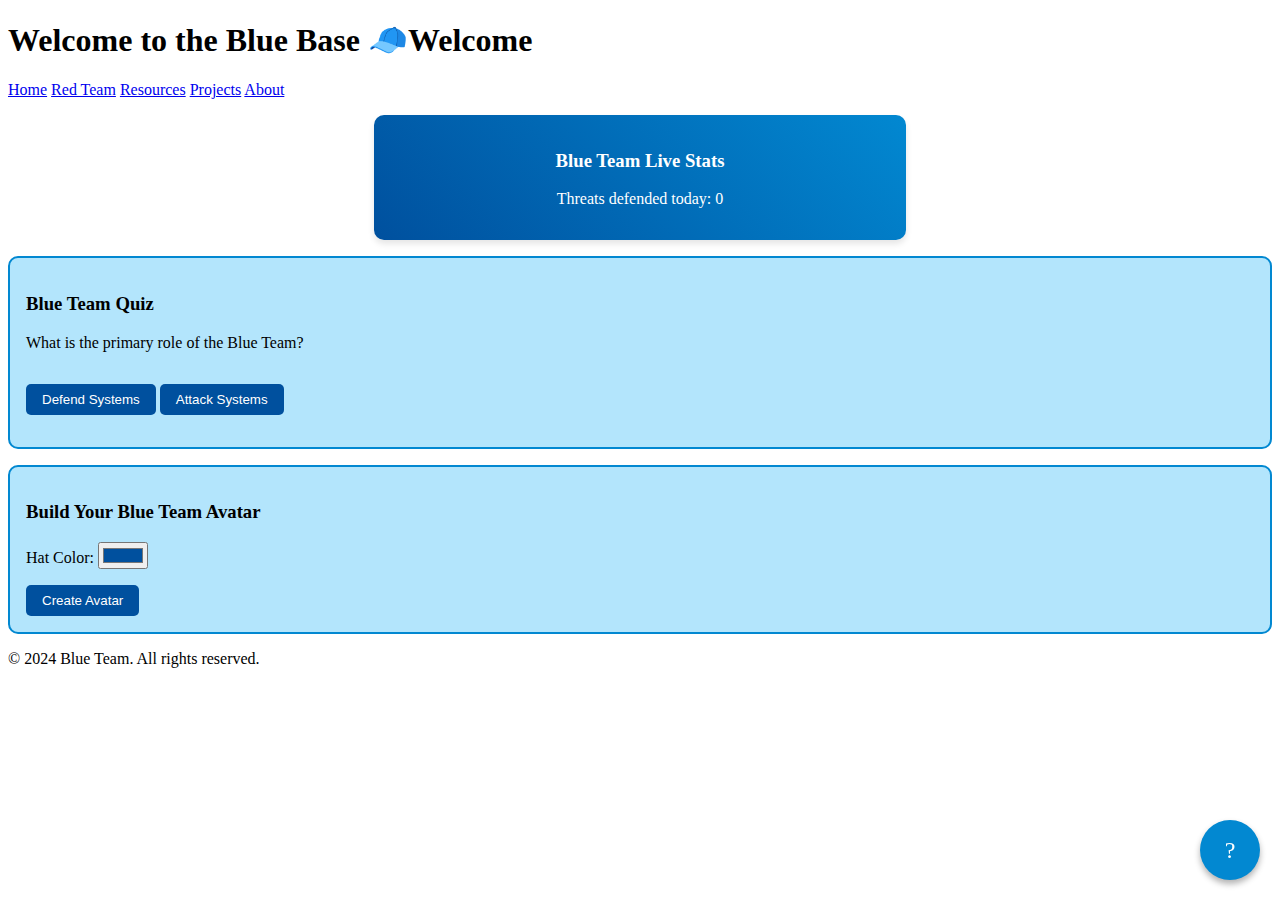
==== index.html @ 2e2a21b1 "Update index.html" ====
<!DOCTYPE html>
<html lang="en">
<head>
    <meta charset="UTF-8">
    <meta name="viewport" content="width=device-width, initial-scale=1.0">
    <title>Blue Base 🧢</title>
    <link rel="stylesheet" href="style.css">
    <style>
        /* Styles for new features */
        .quiz, .avatar-builder {
            border: 2px solid #0288d1;
            padding: 1rem;
            margin: 1rem auto;
            border-radius: 10px;
            background-color: #b3e5fc;
        }

        .quiz button, .avatar-builder button {
            margin-top: 1rem;
            padding: 0.5rem 1rem;
            background-color: #00509e;
            color: white;
            border: none;
            border-radius: 5px;
            cursor: pointer;
        }

        .quiz button:hover, .avatar-builder button:hover {
            background-color: #0288d1;
        }

        .stats {
            background: linear-gradient(45deg, #00509e, #0288d1);
            color: white;
            padding: 1rem;
            margin: 1rem auto;
            text-align: center;
            border-radius: 10px;
            max-width: 500px;
            box-shadow: 0 4px 6px rgba(0, 0, 0, 0.1);
        }

        .help-bot {
            position: fixed;
            bottom: 20px;
            right: 20px;
            width: 60px;
            height: 60px;
            background-color: #0288d1;
            border-radius: 50%;
            box-shadow: 0 4px 6px rgba(0, 0, 0, 0.3);
            display: flex;
            justify-content: center;
            align-items: center;
            cursor: pointer;
            color: white;
            font-size: 24px;
        }

        @keyframes confetti {
            0% { transform: translateY(0); opacity: 1; }
            100% { transform: translateY(100vh); opacity: 0; }
        }

        .confetti {
            position: fixed;
            top: 0;
            left: 50%;
            width: 10px;
            height: 10px;
            background-color: #FFD700;
            animation: confetti 2s linear infinite;
        }
    </style>
</head>
<body>
    <header>
        <h1 id="typing-greeting">Welcome to the Blue Base 🧢</h1>
    </header>
    <nav>
        <a href="#">Home</a>
        <a href="#">Red Team</a>
        <a href="#">Resources</a>
        <a href="#">Projects</a>
        <a href="#">About</a>
    </nav>
    <main>
        <section class="stats">
            <h3>Blue Team Live Stats</h3>
            <p id="threats-defended">Threats defended today: 0</p>
        </section>
        
        <section class="quiz">
            <h3>Blue Team Quiz</h3>
            <p>What is the primary role of the Blue Team?</p>
            <button onclick="showQuizResult(true)">Defend Systems</button>
            <button onclick="showQuizResult(false)">Attack Systems</button>
            <p id="quiz-result"></p>
        </section>

        <section class="avatar-builder">
            <h3>Build Your Blue Team Avatar</h3>
            <label for="hat">Hat Color:</label>
            <input type="color" id="hat" value="#00509e">
            <br>
            <button onclick="buildAvatar()">Create Avatar</button>
            <div id="avatar-preview"></div>
        </section>
    </main>
    <div class="help-bot" onclick="showHelp()">?</div>

    <footer>
        <p>&copy; 2024 Blue Team. All rights reserved.</p>
    </footer>

    <script>
        // Typing Effect for Greeting
        const typingElement = document.getElementById("typing-greeting");
        const greetingText = "Welcome to the Blue Base 🧢";
        let charIndex = 0;

        function typeGreeting() {
            if (charIndex < greetingText.length) {
                typingElement.textContent += greetingText.charAt(charIndex);
                charIndex++;
                setTimeout(typeGreeting, 100);
            }
        }
        typeGreeting();

        // Real-Time Stats
        let threatsDefended = 0;
        setInterval(() => {
            threatsDefended += Math.floor(Math.random() * 5);
            document.getElementById("threats-defended").textContent = `Threats defended today: ${threatsDefended}`;
        }, 2000);

        // Quiz Logic
        function showQuizResult(isCorrect) {
            const resultElement = document.getElementById("quiz-result");
            if (isCorrect) {
                resultElement.textContent = "Correct! The Blue Team defends systems from threats.";
                resultElement.style.color = "green";
            } else {
                resultElement.textContent = "Incorrect! Try again.";
                resultElement.style.color = "red";
            }
        }

        // Avatar Builder
        function buildAvatar() {
            const hatColor = document.getElementById("hat").value;
            const preview = document.getElementById("avatar-preview");
            preview.innerHTML = `
                <div style="width: 100px; height: 100px; background-color: ${hatColor}; border-radius: 50%; margin: 1rem auto;"></div>
                <p>Here's your Blue Team avatar!</p>
            `;
        }

        // Help Bot
        function showHelp() {
            alert("Need help? Explore resources or take the quiz to learn more!");
        }

        // Easter Egg: Confetti
        const header = document.querySelector("header");
        header.addEventListener("click", () => {
            for (let i = 0; i < 100; i++) {
                const confetti = document.createElement("div");
                confetti.className = "confetti";
                confetti.style.left = Math.random() * 100 + "vw";
                confetti.style.backgroundColor = `hsl(${Math.random() * 360}, 100%, 50%)`;
                confetti.style.animationDuration = Math.random() * 2 + 1 + "s";
                document.body.appendChild(confetti);
                setTimeout(() => confetti.remove(), 2000);
            }
        });
    </script>
</body>
</html>
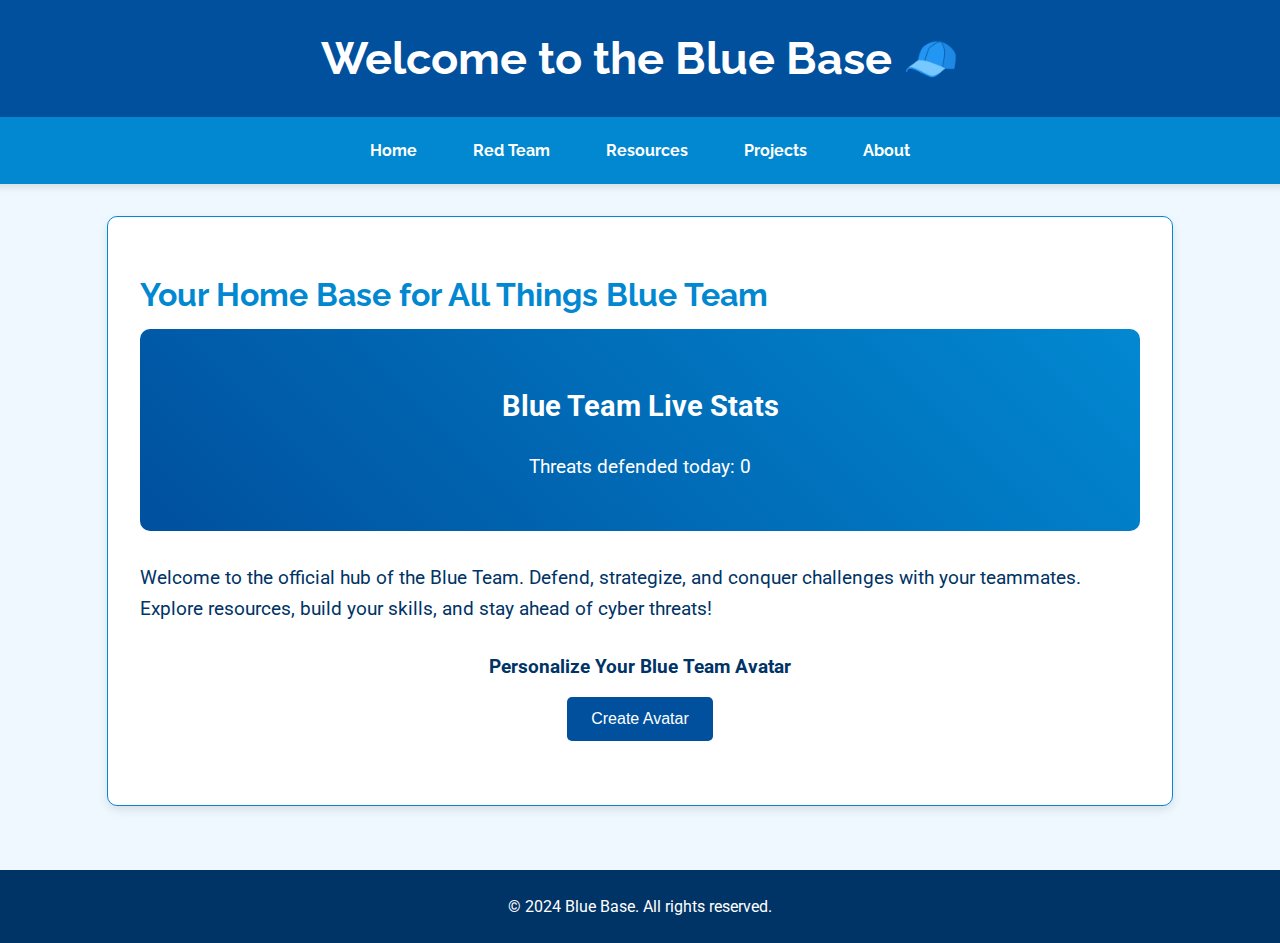
==== commit c030b3aa: "Update index.html" ====
--- a/index.html
+++ b/index.html
@@ -4,78 +4,155 @@
     <meta charset="UTF-8">
     <meta name="viewport" content="width=device-width, initial-scale=1.0">
     <title>Blue Base 🧢</title>
-    <link rel="stylesheet" href="style.css">
+    <link rel="preconnect" href="https://fonts.googleapis.com">
+    <link href="https://fonts.googleapis.com/css2?family=Roboto:wght@400;700&family=Raleway:wght@300;600&display=swap" rel="stylesheet">
     <style>
-        /* Styles for new features */
-        .quiz, .avatar-builder {
-            border: 2px solid #0288d1;
-            padding: 1rem;
-            margin: 1rem auto;
-            border-radius: 10px;
-            background-color: #b3e5fc;
+        /* General Styles */
+        body {
+            font-family: 'Roboto', sans-serif;
+            margin: 0;
+            padding: 0;
+            background-color: #f0f8ff;
+            color: #003366;
+            display: flex;
+            flex-direction: column;
+            align-items: center;
         }
 
-        .quiz button, .avatar-builder button {
-            margin-top: 1rem;
+        header {
+            background-color: #00509e;
+            color: white;
+            text-align: center;
+            padding: 2rem 1rem;
+            width: 100%;
+        }
+
+        header h1 {
+            font-size: 2.8rem;
+            margin: 0;
+            font-family: 'Raleway', sans-serif;
+        }
+
+        nav {
+            background-color: #0288d1;
+            display: flex;
+            justify-content: center;
+            gap: 1.5rem;
+            padding: 1rem;
+            width: 100%;
+            box-shadow: 0 4px 6px rgba(0, 0, 0, 0.1);
+        }
+
+        nav a {
+            color: white;
+            font-weight: 700;
+            text-decoration: none;
+            font-family: 'Raleway', sans-serif;
             padding: 0.5rem 1rem;
+            border-radius: 5px;
+            transition: background-color 0.3s ease, transform 0.2s ease;
+        }
+
+        nav a:hover {
+            background-color: #003366;
+            transform: scale(1.1);
+        }
+
+        main {
+            margin: 2rem auto;
+            padding: 2rem;
+            max-width: 1000px;
+            background-color: #ffffff;
+            border: 1px solid #0288d1;
+            border-radius: 10px;
+            box-shadow: 0 4px 10px rgba(0, 0, 0, 0.1);
+        }
+
+        h2 {
+            font-size: 2rem;
+            color: #0288d1;
+            font-family: 'Raleway', sans-serif;
+            margin-bottom: 1rem;
+        }
+
+        p {
+            font-size: 1.2rem;
+            line-height: 1.6;
+            margin: 1rem 0;
+        }
+
+        section {
+            margin-bottom: 2rem;
+        }
+
+        button {
             background-color: #00509e;
             color: white;
             border: none;
             border-radius: 5px;
+            padding: 0.8rem 1.5rem;
+            font-size: 1rem;
             cursor: pointer;
+            transition: background-color 0.3s ease, transform 0.2s ease;
         }
 
-        .quiz button:hover, .avatar-builder button:hover {
-            background-color: #0288d1;
+        button:hover {
+            background-color: #003366;
+            transform: scale(1.05);
         }
 
+        .avatar-preview {
+            margin-top: 1rem;
+            text-align: center;
+        }
+
+        footer {
+            background-color: #003366;
+            color: white;
+            text-align: center;
+            padding: 1.5rem;
+            margin-top: 2rem;
+            width: 100%;
+        }
+
+        footer p {
+            margin: 0;
+            font-size: 1rem;
+        }
+
+        /* Stats Section */
         .stats {
             background: linear-gradient(45deg, #00509e, #0288d1);
             color: white;
-            padding: 1rem;
-            margin: 1rem auto;
+            padding: 2rem;
+            border-radius: 10px;
             text-align: center;
-            border-radius: 10px;
-            max-width: 500px;
-            box-shadow: 0 4px 6px rgba(0, 0, 0, 0.1);
         }
 
-        .help-bot {
-            position: fixed;
-            bottom: 20px;
-            right: 20px;
-            width: 60px;
-            height: 60px;
-            background-color: #0288d1;
-            border-radius: 50%;
-            box-shadow: 0 4px 6px rgba(0, 0, 0, 0.3);
-            display: flex;
-            justify-content: center;
-            align-items: center;
-            cursor: pointer;
-            color: white;
-            font-size: 24px;
+        .stats h3 {
+            font-size: 1.8rem;
         }
 
-        @keyframes confetti {
-            0% { transform: translateY(0); opacity: 1; }
-            100% { transform: translateY(100vh); opacity: 0; }
-        }
+        /* Responsiveness */
+        @media (max-width: 768px) {
+            header h1 {
+                font-size: 2.2rem;
+            }
 
-        .confetti {
-            position: fixed;
-            top: 0;
-            left: 50%;
-            width: 10px;
-            height: 10px;
-            background-color: #FFD700;
-            animation: confetti 2s linear infinite;
+            nav a {
+                font-size: 0.9rem;
+                padding: 0.5rem 0.8rem;
+            }
+
+            main {
+                padding: 1.5rem;
+            }
         }
     </style>
 </head>
 <body>
     <header>
-        <h1 id="typing-greeting">Welcome to the Blue Base 🧢</h1>
+        <h1>Welcome to the Blue Base 🧢</h1>
     </header>
     <nav>
         <a href="#">Home</a>
@@ -85,96 +162,21 @@
         <a href="#">About</a>
     </nav>
     <main>
+        <h2>Your Home Base for All Things Blue Team</h2>
         <section class="stats">
             <h3>Blue Team Live Stats</h3>
             <p id="threats-defended">Threats defended today: 0</p>
         </section>
-        
-        <section class="quiz">
-            <h3>Blue Team Quiz</h3>
-            <p>What is the primary role of the Blue Team?</p>
-            <button onclick="showQuizResult(true)">Defend Systems</button>
-            <button onclick="showQuizResult(false)">Attack Systems</button>
-            <p id="quiz-result"></p>
+        <section>
+            <p>Welcome to the official hub of the Blue Team. Defend, strategize, and conquer challenges with your teammates. Explore resources, build your skills, and stay ahead of cyber threats!</p>
         </section>
-
-        <section class="avatar-builder">
-            <h3>Build Your Blue Team Avatar</h3>
-            <label for="hat">Hat Color:</label>
-            <input type="color" id="hat" value="#00509e">
-            <br>
-            <button onclick="buildAvatar()">Create Avatar</button>
-            <div id="avatar-preview"></div>
+        <section class="avatar-preview">
+            <h3>Personalize Your Blue Team Avatar</h3>
+            <button>Create Avatar</button>
         </section>
     </main>
-    <div class="help-bot" onclick="showHelp()">?</div>
-
     <footer>
-        <p>&copy; 2024 Blue Team. All rights reserved.</p>
+        <p>&copy; 2024 Blue Base. All rights reserved.</p>
     </footer>
-
-    <script>
-        // Typing Effect for Greeting
-        const typingElement = document.getElementById("typing-greeting");
-        const greetingText = "Welcome to the Blue Base 🧢";
-        let charIndex = 0;
-
-        function typeGreeting() {
-            if (charIndex < greetingText.length) {
-                typingElement.textContent += greetingText.charAt(charIndex);
-                charIndex++;
-                setTimeout(typeGreeting, 100);
-            }
-        }
-        typeGreeting();
-
-        // Real-Time Stats
-        let threatsDefended = 0;
-        setInterval(() => {
-            threatsDefended += Math.floor(Math.random() * 5);
-            document.getElementById("threats-defended").textContent = `Threats defended today: ${threatsDefended}`;
-        }, 2000);
-
-        // Quiz Logic
-        function showQuizResult(isCorrect) {
-            const resultElement = document.getElementById("quiz-result");
-            if (isCorrect) {
-                resultElement.textContent = "Correct! The Blue Team defends systems from threats.";
-                resultElement.style.color = "green";
-            } else {
-                resultElement.textContent = "Incorrect! Try again.";
-                resultElement.style.color = "red";
-            }
-        }
-
-        // Avatar Builder
-        function buildAvatar() {
-            const hatColor = document.getElementById("hat").value;
-            const preview = document.getElementById("avatar-preview");
-            preview.innerHTML = `
-                <div style="width: 100px; height: 100px; background-color: ${hatColor}; border-radius: 50%; margin: 1rem auto;"></div>
-                <p>Here's your Blue Team avatar!</p>
-            `;
-        }
-
-        // Help Bot
-        function showHelp() {
-            alert("Need help? Explore resources or take the quiz to learn more!");
-        }
-
-        // Easter Egg: Confetti
-        const header = document.querySelector("header");
-        header.addEventListener("click", () => {
-            for (let i = 0; i < 100; i++) {
-                const confetti = document.createElement("div");
-                confetti.className = "confetti";
-                confetti.style.left = Math.random() * 100 + "vw";
-                confetti.style.backgroundColor = `hsl(${Math.random() * 360}, 100%, 50%)`;
-                confetti.style.animationDuration = Math.random() * 2 + 1 + "s";
-                document.body.appendChild(confetti);
-                setTimeout(() => confetti.remove(), 2000);
-            }
-        });
-    </script>
 </body>
 </html>
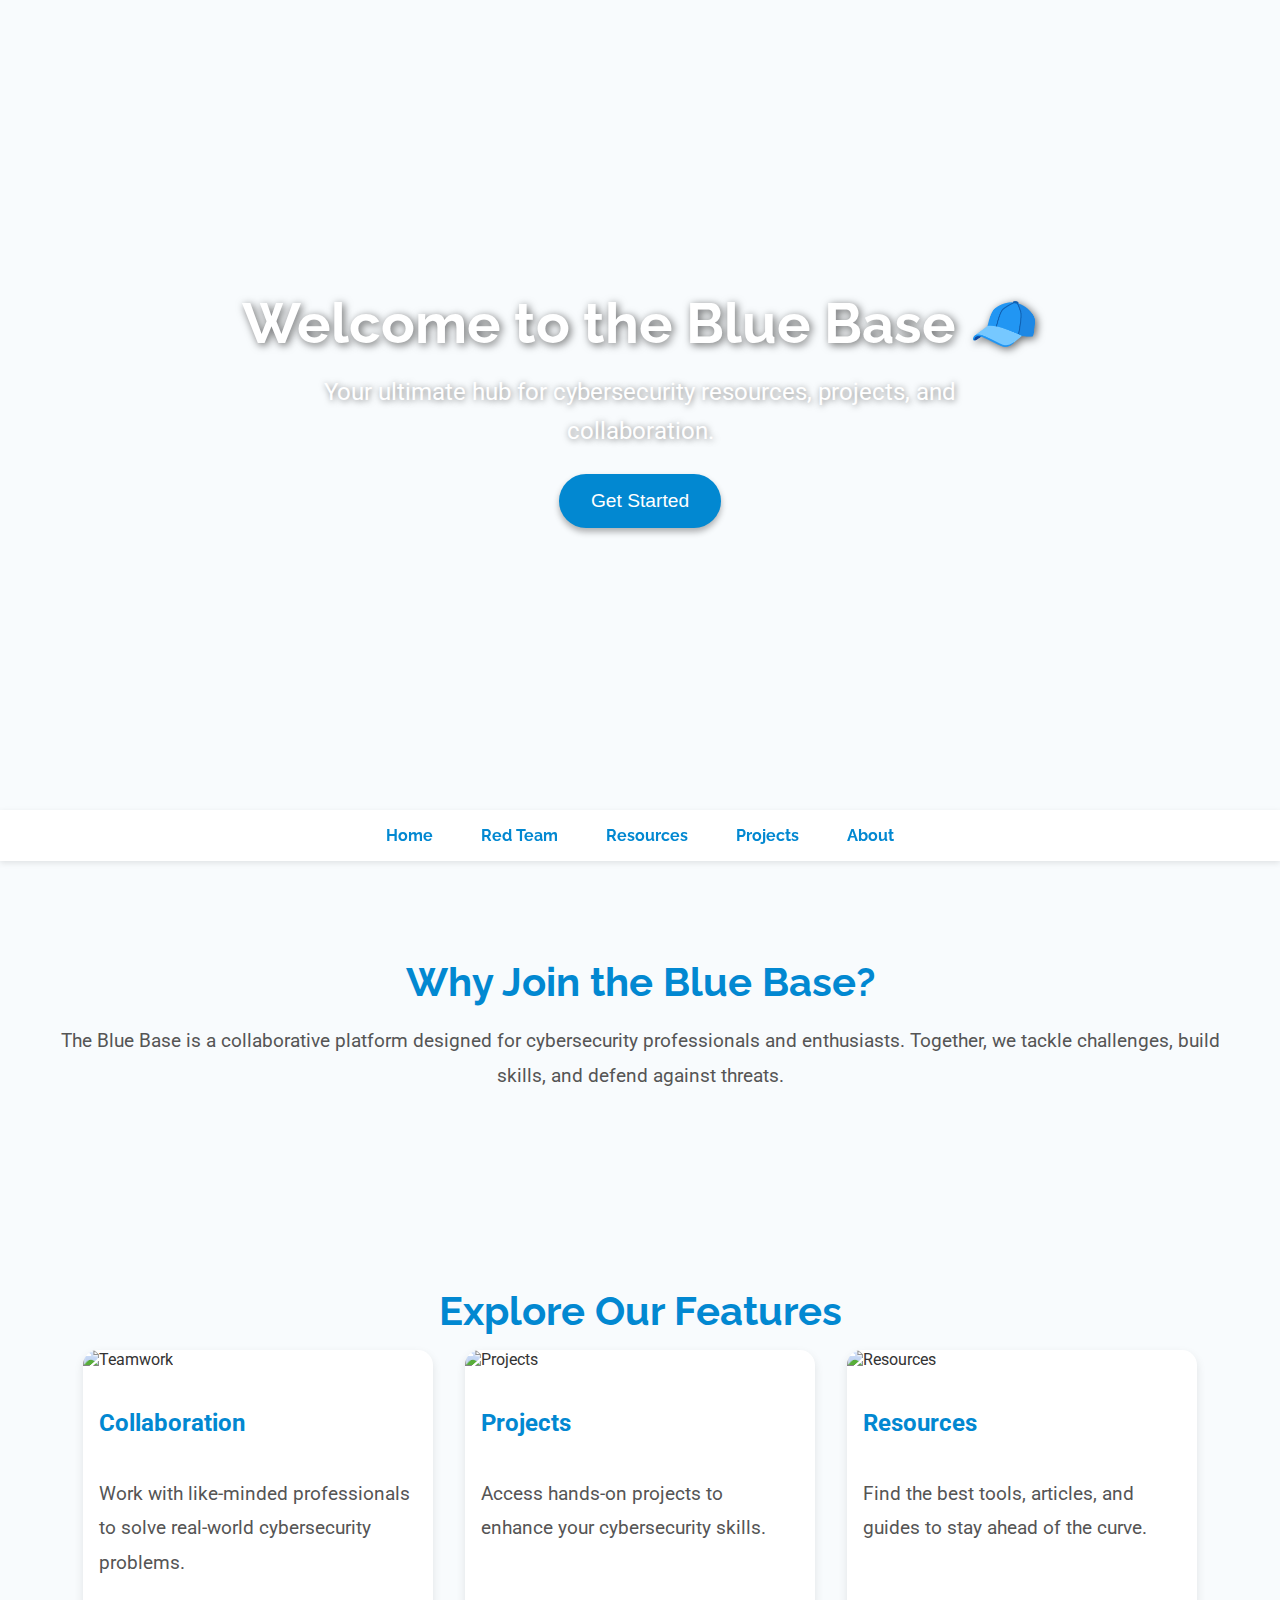
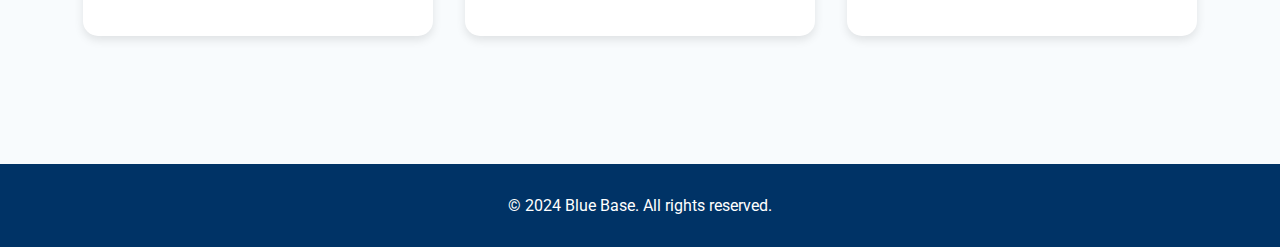
==== commit a13139ea: "Update index.html" ====
--- a/index.html
+++ b/index.html
@@ -12,107 +12,147 @@
             font-family: 'Roboto', sans-serif;
             margin: 0;
             padding: 0;
-            background-color: #f0f8ff;
-            color: #003366;
+            background-color: #f8fbfd;
+            color: #333;
+            overflow-x: hidden;
+        }
+
+        header {
+            position: relative;
+            background: url('https://source.unsplash.com/1920x1080/?technology,cybersecurity') no-repeat center/cover;
+            height: 90vh;
+            color: white;
+            text-align: center;
             display: flex;
             flex-direction: column;
+            justify-content: center;
             align-items: center;
-        }
-
-        header {
+            box-shadow: 0 4px 10px rgba(0, 0, 0, 0.3);
+        }
+
+        header h1 {
+            font-size: 3.5rem;
+            margin: 0.5rem;
+            text-shadow: 2px 2px 8px rgba(0, 0, 0, 0.6);
+            font-family: 'Raleway', sans-serif;
+        }
+
+        header p {
+            font-size: 1.5rem;
+            margin: 0.5rem 0 1.5rem;
+            max-width: 700px;
+            line-height: 1.6;
+            text-shadow: 1px 1px 6px rgba(0, 0, 0, 0.5);
+        }
+
+        header button {
+            background-color: #0288d1;
+            color: white;
+            border: none;
+            padding: 1rem 2rem;
+            border-radius: 30px;
+            font-size: 1.2rem;
+            cursor: pointer;
+            transition: background-color 0.3s ease, transform 0.2s ease;
+            box-shadow: 0 4px 6px rgba(0, 0, 0, 0.3);
+        }
+
+        header button:hover {
             background-color: #00509e;
-            color: white;
-            text-align: center;
-            padding: 2rem 1rem;
-            width: 100%;
-        }
-
-        header h1 {
-            font-size: 2.8rem;
-            margin: 0;
-            font-family: 'Raleway', sans-serif;
+            transform: scale(1.1);
         }
 
         nav {
-            background-color: #0288d1;
+            position: sticky;
+            top: 0;
+            z-index: 1000;
+            background: white;
+            box-shadow: 0 2px 6px rgba(0, 0, 0, 0.1);
             display: flex;
             justify-content: center;
-            gap: 1.5rem;
             padding: 1rem;
-            width: 100%;
-            box-shadow: 0 4px 6px rgba(0, 0, 0, 0.1);
         }
 
         nav a {
-            color: white;
+            color: #0288d1;
+            text-decoration: none;
             font-weight: 700;
-            text-decoration: none;
             font-family: 'Raleway', sans-serif;
-            padding: 0.5rem 1rem;
-            border-radius: 5px;
-            transition: background-color 0.3s ease, transform 0.2s ease;
+            margin: 0 1.5rem;
+            transition: color 0.3s ease, border-bottom 0.3s ease;
         }
 
         nav a:hover {
-            background-color: #003366;
-            transform: scale(1.1);
-        }
-
-        main {
-            margin: 2rem auto;
-            padding: 2rem;
-            max-width: 1000px;
-            background-color: #ffffff;
-            border: 1px solid #0288d1;
-            border-radius: 10px;
-            box-shadow: 0 4px 10px rgba(0, 0, 0, 0.1);
-        }
-
-        h2 {
-            font-size: 2rem;
+            color: #00509e;
+            border-bottom: 2px solid #00509e;
+        }
+
+        section {
+            padding: 4rem 2rem;
+            max-width: 1200px;
+            margin: 0 auto;
+            text-align: center;
+        }
+
+        section h2 {
+            font-size: 2.5rem;
             color: #0288d1;
             font-family: 'Raleway', sans-serif;
             margin-bottom: 1rem;
         }
 
-        p {
+        section p {
             font-size: 1.2rem;
-            line-height: 1.6;
-            margin: 1rem 0;
-        }
-
-        section {
+            line-height: 1.8;
+            color: #555;
             margin-bottom: 2rem;
         }
 
-        button {
-            background-color: #00509e;
-            color: white;
-            border: none;
-            border-radius: 5px;
-            padding: 0.8rem 1.5rem;
-            font-size: 1rem;
-            cursor: pointer;
-            transition: background-color 0.3s ease, transform 0.2s ease;
-        }
-
-        button:hover {
-            background-color: #003366;
-            transform: scale(1.05);
-        }
-
-        .avatar-preview {
-            margin-top: 1rem;
-            text-align: center;
+        .card {
+            display: flex;
+            gap: 2rem;
+            flex-wrap: wrap;
+            justify-content: center;
+        }
+
+        .card-item {
+            background: white;
+            border-radius: 15px;
+            box-shadow: 0 4px 10px rgba(0, 0, 0, 0.1);
+            overflow: hidden;
+            text-align: left;
+            max-width: 350px;
+            transition: transform 0.3s ease, box-shadow 0.3s ease;
+        }
+
+        .card-item:hover {
+            transform: translateY(-10px);
+            box-shadow: 0 8px 20px rgba(0, 0, 0, 0.2);
+        }
+
+        .card-item img {
+            width: 100%;
+            height: 200px;
+            object-fit: cover;
+        }
+
+        .card-item h3 {
+            padding: 1rem;
+            font-size: 1.5rem;
+            color: #0288d1;
+        }
+
+        .card-item p {
+            padding: 0 1rem 1.5rem;
+            color: #555;
         }
 
         footer {
             background-color: #003366;
             color: white;
+            padding: 2rem 1rem;
             text-align: center;
-            padding: 1.5rem;
-            margin-top: 2rem;
-            width: 100%;
+            margin-top: 4rem;
         }
 
         footer p {
@@ -120,32 +160,17 @@
             font-size: 1rem;
         }
 
-        /* Stats Section */
-        .stats {
-            background: linear-gradient(45deg, #00509e, #0288d1);
-            color: white;
-            padding: 2rem;
-            border-radius: 10px;
-            text-align: center;
-        }
-
-        .stats h3 {
-            font-size: 1.8rem;
-        }
-
-        /* Responsiveness */
         @media (max-width: 768px) {
             header h1 {
-                font-size: 2.2rem;
+                font-size: 2.5rem;
             }
 
-            nav a {
-                font-size: 0.9rem;
-                padding: 0.5rem 0.8rem;
+            header p {
+                font-size: 1.2rem;
             }
 
-            main {
-                padding: 1.5rem;
+            .card-item {
+                max-width: 100%;
             }
         }
     </style>
@@ -153,6 +178,8 @@
 <body>
     <header>
         <h1>Welcome to the Blue Base 🧢</h1>
+        <p>Your ultimate hub for cybersecurity resources, projects, and collaboration.</p>
+        <button>Get Started</button>
     </header>
     <nav>
         <a href="#">Home</a>
@@ -162,17 +189,29 @@
         <a href="#">About</a>
     </nav>
     <main>
-        <h2>Your Home Base for All Things Blue Team</h2>
-        <section class="stats">
-            <h3>Blue Team Live Stats</h3>
-            <p id="threats-defended">Threats defended today: 0</p>
+        <section>
+            <h2>Why Join the Blue Base?</h2>
+            <p>The Blue Base is a collaborative platform designed for cybersecurity professionals and enthusiasts. Together, we tackle challenges, build skills, and defend against threats.</p>
         </section>
         <section>
-            <p>Welcome to the official hub of the Blue Team. Defend, strategize, and conquer challenges with your teammates. Explore resources, build your skills, and stay ahead of cyber threats!</p>
-        </section>
-        <section class="avatar-preview">
-            <h3>Personalize Your Blue Team Avatar</h3>
-            <button>Create Avatar</button>
+            <h2>Explore Our Features</h2>
+            <div class="card">
+                <div class="card-item">
+                    <img src="https://source.unsplash.com/350x200/?teamwork" alt="Teamwork">
+                    <h3>Collaboration</h3>
+                    <p>Work with like-minded professionals to solve real-world cybersecurity problems.</p>
+                </div>
+                <div class="card-item">
+                    <img src="https://source.unsplash.com/350x200/?coding" alt="Projects">
+                    <h3>Projects</h3>
+                    <p>Access hands-on projects to enhance your cybersecurity skills.</p>
+                </div>
+                <div class="card-item">
+                    <img src="https://source.unsplash.com/350x200/?learning" alt="Resources">
+                    <h3>Resources</h3>
+                    <p>Find the best tools, articles, and guides to stay ahead of the curve.</p>
+                </div>
+            </div>
         </section>
     </main>
     <footer>
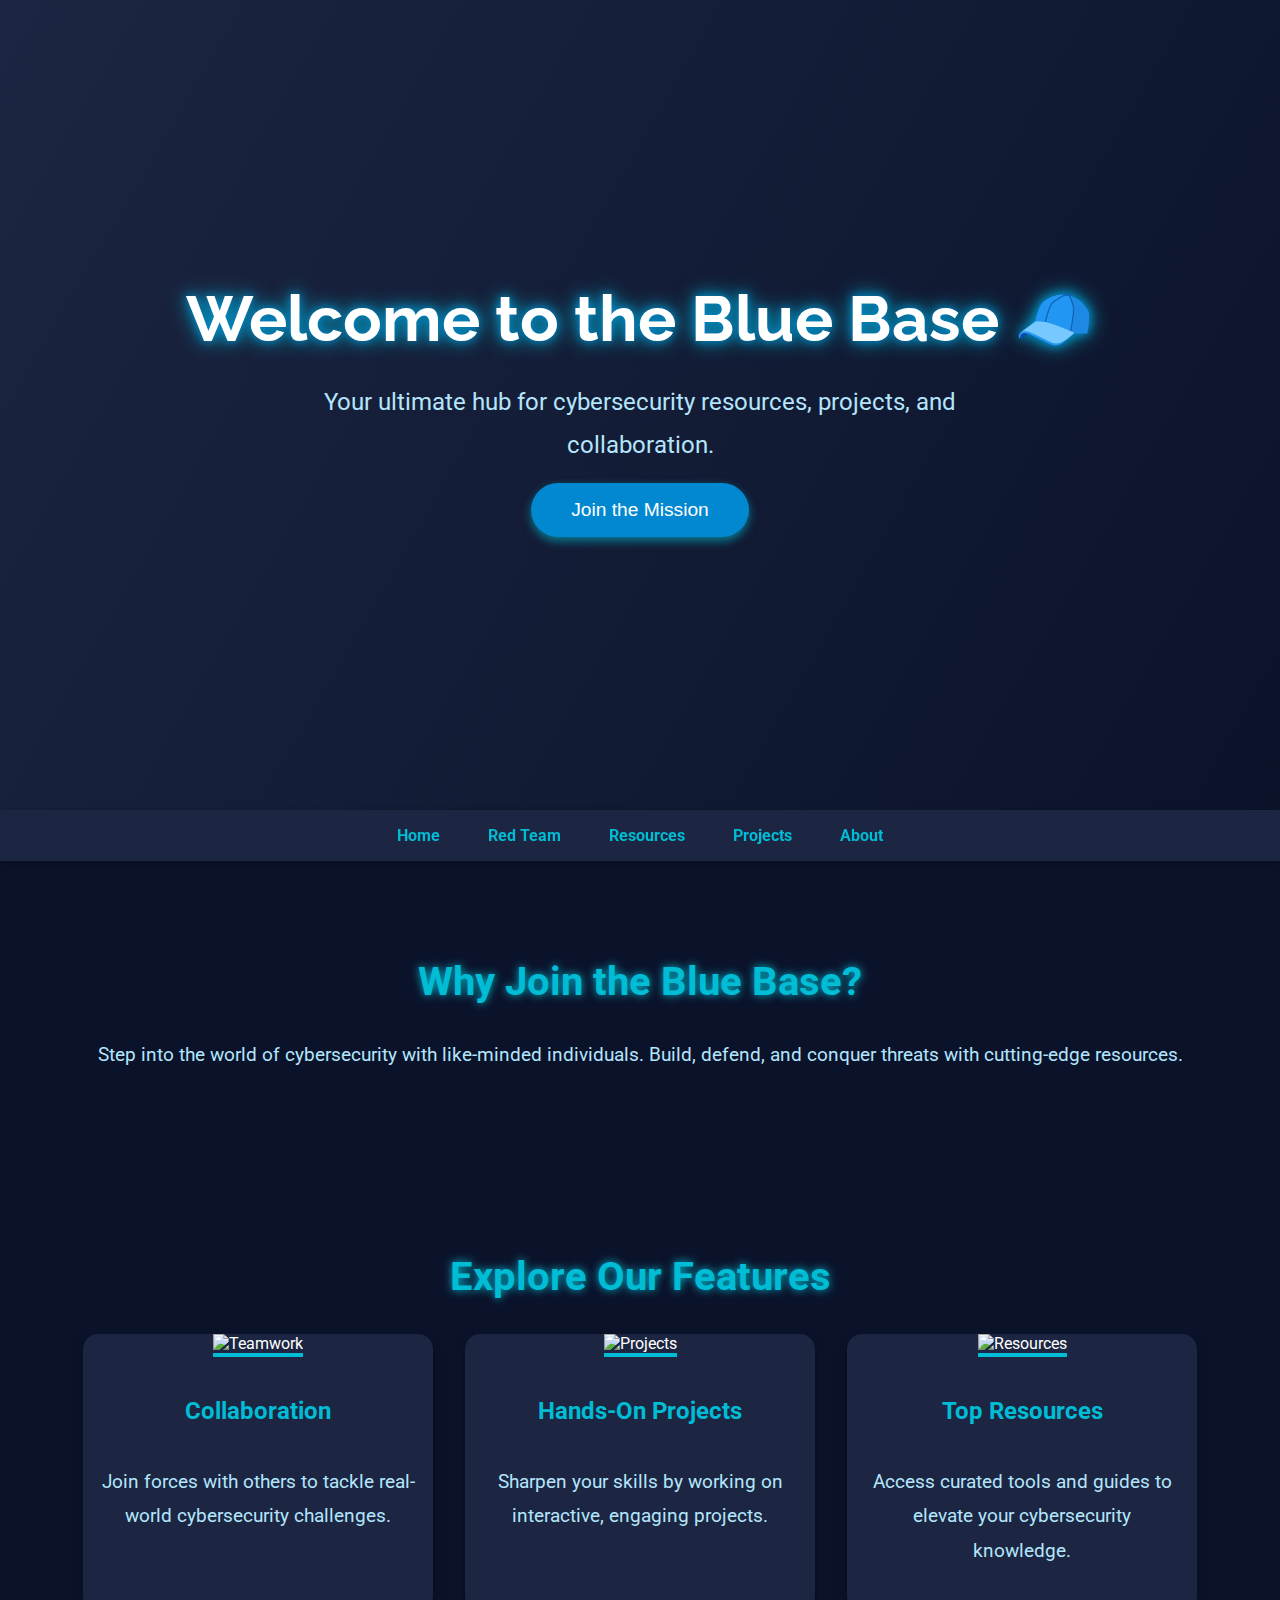
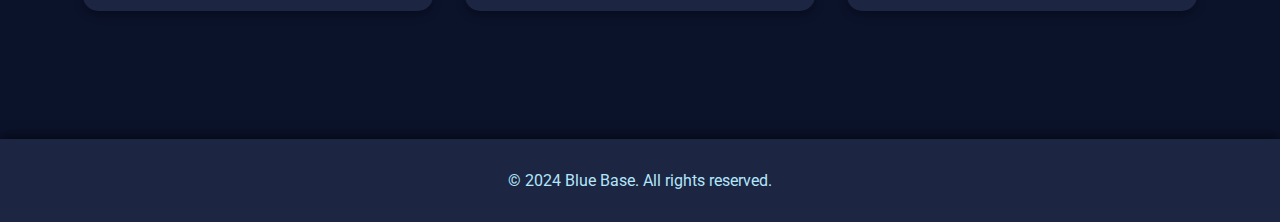
==== commit 90eca46f: "Update index.html" ====
--- a/index.html
+++ b/index.html
@@ -12,53 +12,53 @@
             font-family: 'Roboto', sans-serif;
             margin: 0;
             padding: 0;
-            background-color: #f8fbfd;
-            color: #333;
+            background-color: #0b132b; /* Deep navy background */
+            color: #ffffff; /* White text for contrast */
             overflow-x: hidden;
         }
 
         header {
             position: relative;
-            background: url('https://source.unsplash.com/1920x1080/?technology,cybersecurity') no-repeat center/cover;
-            height: 90vh;
+            background: linear-gradient(120deg, #1c2541, #0b132b);
             color: white;
             text-align: center;
             display: flex;
             flex-direction: column;
             justify-content: center;
             align-items: center;
-            box-shadow: 0 4px 10px rgba(0, 0, 0, 0.3);
+            height: 90vh;
+            box-shadow: 0 4px 10px rgba(0, 0, 0, 0.5);
         }
 
         header h1 {
-            font-size: 3.5rem;
+            font-size: 4rem;
             margin: 0.5rem;
-            text-shadow: 2px 2px 8px rgba(0, 0, 0, 0.6);
             font-family: 'Raleway', sans-serif;
+            text-shadow: 0 0 10px #0288d1, 0 0 20px #00bcd4; /* Glowing effect */
         }
 
         header p {
             font-size: 1.5rem;
-            margin: 0.5rem 0 1.5rem;
+            margin: 1rem 0;
             max-width: 700px;
-            line-height: 1.6;
-            text-shadow: 1px 1px 6px rgba(0, 0, 0, 0.5);
+            line-height: 1.8;
+            color: #b3e5fc; /* Subtle cyan for accents */
         }
 
         header button {
             background-color: #0288d1;
             color: white;
             border: none;
-            padding: 1rem 2rem;
+            padding: 1rem 2.5rem;
             border-radius: 30px;
             font-size: 1.2rem;
             cursor: pointer;
+            box-shadow: 0 4px 10px rgba(0, 188, 212, 0.6);
             transition: background-color 0.3s ease, transform 0.2s ease;
-            box-shadow: 0 4px 6px rgba(0, 0, 0, 0.3);
         }
 
         header button:hover {
-            background-color: #00509e;
+            background-color: #00bcd4;
             transform: scale(1.1);
         }
 
@@ -66,25 +66,24 @@
             position: sticky;
             top: 0;
             z-index: 1000;
-            background: white;
-            box-shadow: 0 2px 6px rgba(0, 0, 0, 0.1);
+            background: #1c2541; /* Darker blue */
+            box-shadow: 0 2px 6px rgba(0, 0, 0, 0.3);
             display: flex;
             justify-content: center;
             padding: 1rem;
         }
 
         nav a {
-            color: #0288d1;
+            color: #00bcd4; /* Bright cyan */
             text-decoration: none;
             font-weight: 700;
-            font-family: 'Raleway', sans-serif;
             margin: 0 1.5rem;
             transition: color 0.3s ease, border-bottom 0.3s ease;
         }
 
         nav a:hover {
-            color: #00509e;
-            border-bottom: 2px solid #00509e;
+            color: #0288d1;
+            border-bottom: 2px solid #0288d1;
         }
 
         section {
@@ -96,16 +95,14 @@
 
         section h2 {
             font-size: 2.5rem;
-            color: #0288d1;
-            font-family: 'Raleway', sans-serif;
-            margin-bottom: 1rem;
+            color: #00bcd4;
+            text-shadow: 0 0 8px #00bcd4; /* Glow for section headers */
         }
 
         section p {
             font-size: 1.2rem;
             line-height: 1.8;
-            color: #555;
-            margin-bottom: 2rem;
+            color: #b3e5fc;
         }
 
         .card {
@@ -116,43 +113,44 @@
         }
 
         .card-item {
-            background: white;
+            background: #1c2541; /* Dark blue card background */
             border-radius: 15px;
-            box-shadow: 0 4px 10px rgba(0, 0, 0, 0.1);
+            box-shadow: 0 4px 10px rgba(0, 0, 0, 0.3);
             overflow: hidden;
-            text-align: left;
             max-width: 350px;
             transition: transform 0.3s ease, box-shadow 0.3s ease;
         }
 
         .card-item:hover {
             transform: translateY(-10px);
-            box-shadow: 0 8px 20px rgba(0, 0, 0, 0.2);
+            box-shadow: 0 8px 20px rgba(0, 188, 212, 0.5);
         }
 
         .card-item img {
             width: 100%;
             height: 200px;
             object-fit: cover;
+            border-bottom: 4px solid #00bcd4;
         }
 
         .card-item h3 {
             padding: 1rem;
             font-size: 1.5rem;
-            color: #0288d1;
+            color: #00bcd4;
         }
 
         .card-item p {
             padding: 0 1rem 1.5rem;
-            color: #555;
+            color: #b3e5fc;
         }
 
         footer {
-            background-color: #003366;
-            color: white;
+            background-color: #1c2541;
+            color: #b3e5fc;
             padding: 2rem 1rem;
             text-align: center;
             margin-top: 4rem;
+            box-shadow: 0 -4px 10px rgba(0, 0, 0, 0.5);
         }
 
         footer p {
@@ -162,7 +160,7 @@
 
         @media (max-width: 768px) {
             header h1 {
-                font-size: 2.5rem;
+                font-size: 3rem;
             }
 
             header p {
@@ -179,7 +177,7 @@
     <header>
         <h1>Welcome to the Blue Base 🧢</h1>
         <p>Your ultimate hub for cybersecurity resources, projects, and collaboration.</p>
-        <button>Get Started</button>
+        <button>Join the Mission</button>
     </header>
     <nav>
         <a href="#">Home</a>
@@ -191,7 +189,7 @@
     <main>
         <section>
             <h2>Why Join the Blue Base?</h2>
-            <p>The Blue Base is a collaborative platform designed for cybersecurity professionals and enthusiasts. Together, we tackle challenges, build skills, and defend against threats.</p>
+            <p>Step into the world of cybersecurity with like-minded individuals. Build, defend, and conquer threats with cutting-edge resources.</p>
         </section>
         <section>
             <h2>Explore Our Features</h2>
@@ -199,17 +197,17 @@
                 <div class="card-item">
                     <img src="https://source.unsplash.com/350x200/?teamwork" alt="Teamwork">
                     <h3>Collaboration</h3>
-                    <p>Work with like-minded professionals to solve real-world cybersecurity problems.</p>
+                    <p>Join forces with others to tackle real-world cybersecurity challenges.</p>
                 </div>
                 <div class="card-item">
                     <img src="https://source.unsplash.com/350x200/?coding" alt="Projects">
-                    <h3>Projects</h3>
-                    <p>Access hands-on projects to enhance your cybersecurity skills.</p>
+                    <h3>Hands-On Projects</h3>
+                    <p>Sharpen your skills by working on interactive, engaging projects.</p>
                 </div>
                 <div class="card-item">
-                    <img src="https://source.unsplash.com/350x200/?learning" alt="Resources">
-                    <h3>Resources</h3>
-                    <p>Find the best tools, articles, and guides to stay ahead of the curve.</p>
+                    <img src="https://source.unsplash.com/350x200/?technology" alt="Resources">
+                    <h3>Top Resources</h3>
+                    <p>Access curated tools and guides to elevate your cybersecurity knowledge.</p>
                 </div>
             </div>
         </section>
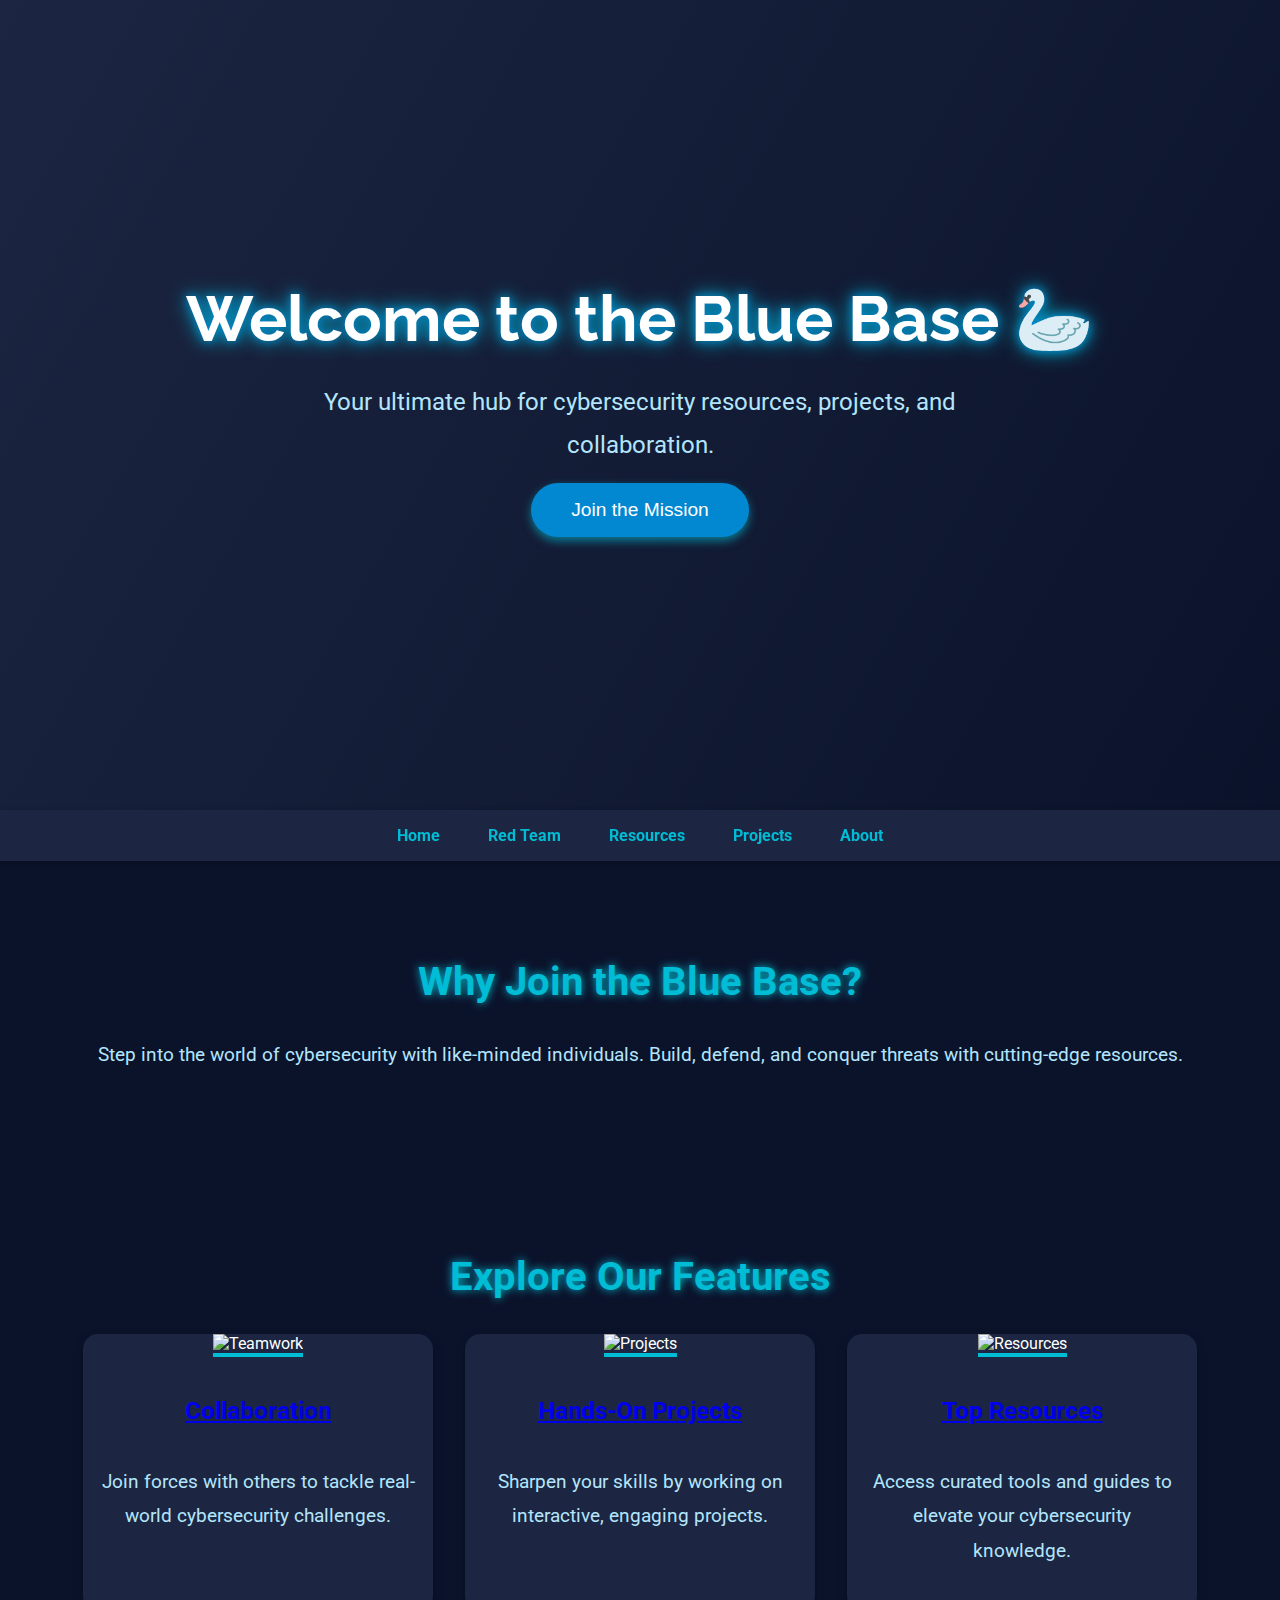
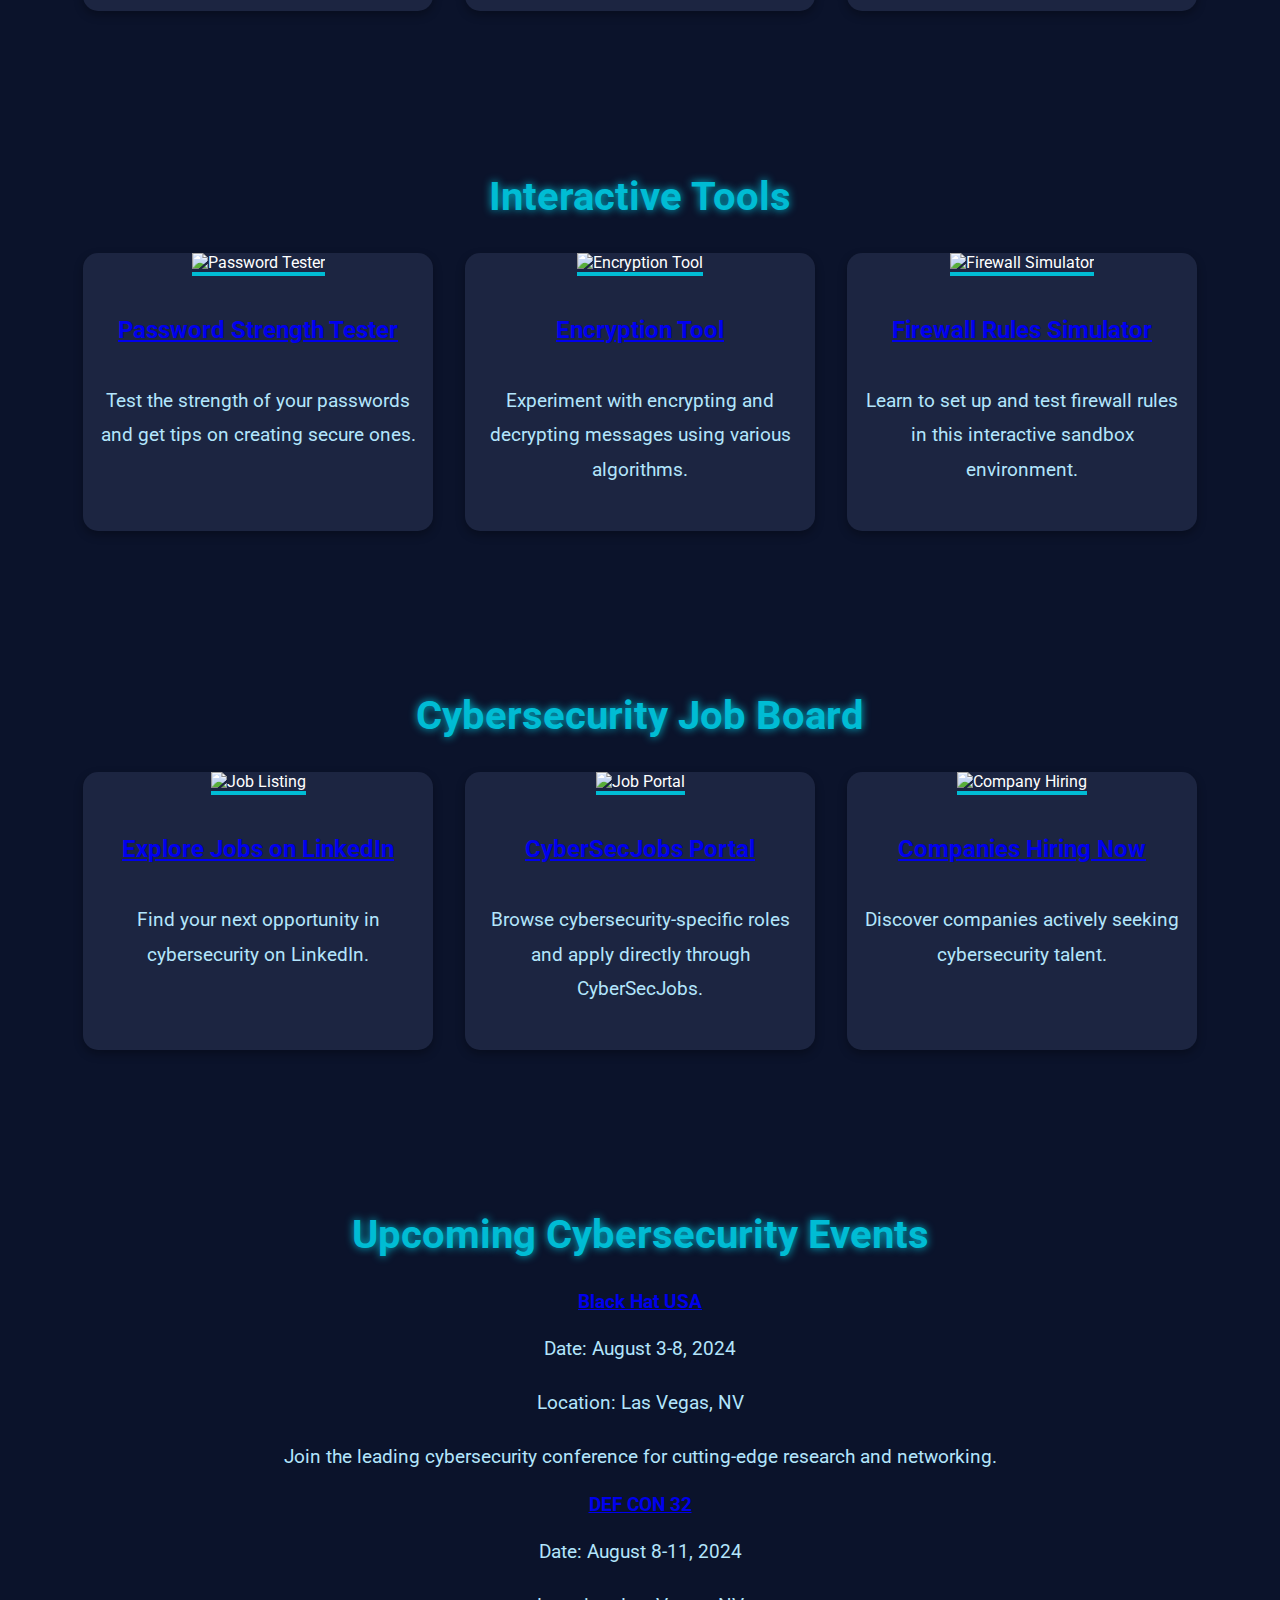
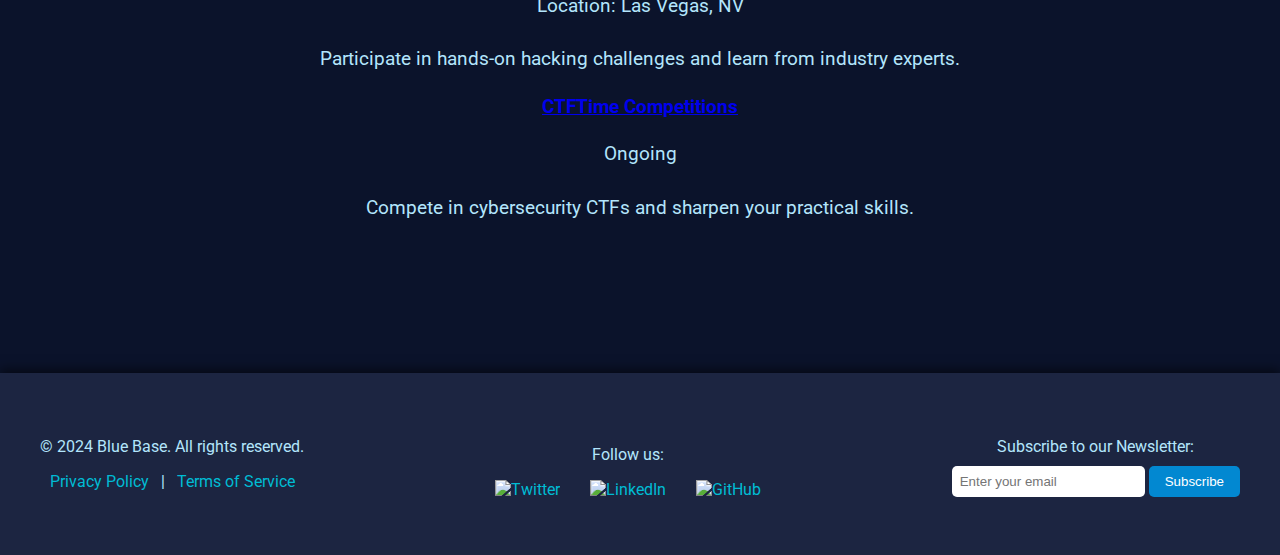
==== commit 2ca751a9: "Update index.html" ====
--- a/index.html
+++ b/index.html
@@ -3,7 +3,7 @@
 <head>
     <meta charset="UTF-8">
     <meta name="viewport" content="width=device-width, initial-scale=1.0">
-    <title>Blue Base 🧢</title>
+    <title>Blue Base 🦢</title>
     <link rel="preconnect" href="https://fonts.googleapis.com">
     <link href="https://fonts.googleapis.com/css2?family=Roboto:wght@400;700&family=Raleway:wght@300;600&display=swap" rel="stylesheet">
     <style>
@@ -12,8 +12,8 @@
             font-family: 'Roboto', sans-serif;
             margin: 0;
             padding: 0;
-            background-color: #0b132b; /* Deep navy background */
-            color: #ffffff; /* White text for contrast */
+            background-color: #0b132b;
+            color: #ffffff;
             overflow-x: hidden;
         }
 
@@ -34,7 +34,7 @@
             font-size: 4rem;
             margin: 0.5rem;
             font-family: 'Raleway', sans-serif;
-            text-shadow: 0 0 10px #0288d1, 0 0 20px #00bcd4; /* Glowing effect */
+            text-shadow: 0 0 10px #0288d1, 0 0 20px #00bcd4;
         }
 
         header p {
@@ -42,7 +42,7 @@
             margin: 1rem 0;
             max-width: 700px;
             line-height: 1.8;
-            color: #b3e5fc; /* Subtle cyan for accents */
+            color: #b3e5fc;
         }
 
         header button {
@@ -66,7 +66,7 @@
             position: sticky;
             top: 0;
             z-index: 1000;
-            background: #1c2541; /* Darker blue */
+            background: #1c2541;
             box-shadow: 0 2px 6px rgba(0, 0, 0, 0.3);
             display: flex;
             justify-content: center;
@@ -74,7 +74,7 @@
         }
 
         nav a {
-            color: #00bcd4; /* Bright cyan */
+            color: #00bcd4;
             text-decoration: none;
             font-weight: 700;
             margin: 0 1.5rem;
@@ -96,7 +96,7 @@
         section h2 {
             font-size: 2.5rem;
             color: #00bcd4;
-            text-shadow: 0 0 8px #00bcd4; /* Glow for section headers */
+            text-shadow: 0 0 8px #00bcd4;
         }
 
         section p {
@@ -113,7 +113,7 @@
         }
 
         .card-item {
-            background: #1c2541; /* Dark blue card background */
+            background: #1c2541;
             border-radius: 15px;
             box-shadow: 0 4px 10px rgba(0, 0, 0, 0.3);
             overflow: hidden;
@@ -153,9 +153,38 @@
             box-shadow: 0 -4px 10px rgba(0, 0, 0, 0.5);
         }
 
-        footer p {
-            margin: 0;
-            font-size: 1rem;
+        footer a {
+            color: #00bcd4;
+            text-decoration: none;
+            margin: 0 0.5rem;
+        }
+
+        footer a:hover {
+            text-decoration: underline;
+        }
+
+        footer form {
+            margin-top: 1rem;
+        }
+
+        footer form input {
+            padding: 0.5rem;
+            border-radius: 5px;
+            border: none;
+            margin-right: 0.5rem;
+        }
+
+        footer form button {
+            background-color: #0288d1;
+            color: white;
+            border: none;
+            padding: 0.5rem 1rem;
+            border-radius: 5px;
+            cursor: pointer;
+        }
+
+        footer form button:hover {
+            background-color: #00bcd4;
         }
 
         @media (max-width: 768px) {
@@ -175,16 +204,16 @@
 </head>
 <body>
     <header>
-        <h1>Welcome to the Blue Base 🧢</h1>
+        <h1>Welcome to the Blue Base 🦢</h1>
         <p>Your ultimate hub for cybersecurity resources, projects, and collaboration.</p>
-        <button>Join the Mission</button>
+        <a href="/join.html"><button>Join the Mission</button></a>
     </header>
     <nav>
-        <a href="#">Home</a>
-        <a href="#">Red Team</a>
-        <a href="#">Resources</a>
-        <a href="#">Projects</a>
-        <a href="#">About</a>
+        <a href="/index.html">Home</a>
+        <a href="/red-team.html">Red Team</a>
+        <a href="/resources.html">Resources</a>
+        <a href="/projects.html">Projects</a>
+        <a href="/about.html">About</a>
     </nav>
     <main>
         <section>
@@ -196,24 +225,104 @@
             <div class="card">
                 <div class="card-item">
                     <img src="https://source.unsplash.com/350x200/?teamwork" alt="Teamwork">
-                    <h3>Collaboration</h3>
+                    <h3><a href="/collaboration.html">Collaboration</a></h3>
                     <p>Join forces with others to tackle real-world cybersecurity challenges.</p>
                 </div>
                 <div class="card-item">
                     <img src="https://source.unsplash.com/350x200/?coding" alt="Projects">
-                    <h3>Hands-On Projects</h3>
+                    <h3><a href="/projects.html">Hands-On Projects</a></h3>
                     <p>Sharpen your skills by working on interactive, engaging projects.</p>
                 </div>
                 <div class="card-item">
                     <img src="https://source.unsplash.com/350x200/?technology" alt="Resources">
-                    <h3>Top Resources</h3>
+                    <h3><a href="/resources.html">Top Resources</a></h3>
                     <p>Access curated tools and guides to elevate your cybersecurity knowledge.</p>
                 </div>
             </div>
+        </section>
+        <section>
+            <h2>Interactive Tools</h2>
+            <div class="card">
+                <div class="card-item">
+                    <img src="https://source.unsplash.com/350x200/?cybersecurity" alt="Password Tester">
+                    <h3><a href="https://www.security.org/how-secure-is-my-password/" target="_blank">Password Strength Tester</a></h3>
+                    <p>Test the strength of your passwords and get tips on creating secure ones.</p>
+                </div>
+                <div class="card-item">
+                    <img src="https://source.unsplash.com/350x200/?encryption" alt="Encryption Tool">
+                    <h3><a href="/encryption-tool.html">Encryption Tool</a></h3>
+                    <p>Experiment with encrypting and decrypting messages using various algorithms.</p>
+                </div>
+                <div class="card-item">
+                    <img src="https://source.unsplash.com/350x200/?firewall" alt="Firewall Simulator">
+                    <h3><a href="/firewall-simulator.html">Firewall Rules Simulator</a></h3>
+                    <p>Learn to set up and test firewall rules in this interactive sandbox environment.</p>
+                </div>
+            </div>
+        </section>
+        <section>
+            <h2>Cybersecurity Job Board</h2>
+            <div class="card">
+                <div class="card-item">
+                    <img src="https://source.unsplash.com/350x200/?career" alt="Job Listing">
+                    <h3><a href="https://www.linkedin.com/jobs/" target="_blank">Explore Jobs on LinkedIn</a></h3>
+                    <p>Find your next opportunity in cybersecurity on LinkedIn.</p>
+                </div>
+                <div class="card-item">
+                    <img src="https://source.unsplash.com/350x200/?hiring" alt="Job Portal">
+                    <h3><a href="https://www.cybersecjobs.com/" target="_blank">CyberSecJobs Portal</a></h3>
+                    <p>Browse cybersecurity-specific roles and apply directly through CyberSecJobs.</p>
+                </div>
+                <div class="card-item">
+                    <img src="https://source.unsplash.com/350x200/?technology" alt="Company Hiring">
+                    <h3><a href="/company-careers.html">Companies Hiring Now</a></h3>
+                    <p>Discover companies actively seeking cybersecurity talent.</p>
+                </div>
+            </div>
+        </section>
+        <section>
+            <h2>Upcoming Cybersecurity Events</h2>
+            <ul style="list-style: none; padding: 0;">
+                <li>
+                    <h3><a href="https://www.blackhat.com/" target="_blank">Black Hat USA</a></h3>
+                    <p>Date: August 3-8, 2024</p>
+                    <p>Location: Las Vegas, NV</p>
+                    <p>Join the leading cybersecurity conference for cutting-edge research and networking.</p>
+                </li>
+                <li>
+                    <h3><a href="https://www.defcon.org/" target="_blank">DEF CON 32</a></h3>
+                    <p>Date: August 8-11, 2024</p>
+                    <p>Location: Las Vegas, NV</p>
+                    <p>Participate in hands-on hacking challenges and learn from industry experts.</p>
+                </li>
+                <li>
+                    <h3><a href="https://ctftime.org/" target="_blank">CTFTime Competitions</a></h3>
+                    <p>Ongoing</p>
+                    <p>Compete in cybersecurity CTFs and sharpen your practical skills.</p>
+                </li>
+            </ul>
         </section>
     </main>
     <footer>
-        <p>&copy; 2024 Blue Base. All rights reserved.</p>
+        <div style="display: flex; flex-wrap: wrap; justify-content: space-between; align-items: center; padding: 1rem; max-width: 1200px; margin: 0 auto;">
+            <div>
+                <p>&copy; 2024 Blue Base. All rights reserved.</p>
+                <p><a href="/privacy.html">Privacy Policy</a> | <a href="/terms.html">Terms of Service</a></p>
+            </div>
+            <div>
+                <p>Follow us:</p>
+                <a href="https://twitter.com" target="_blank"><img src="/icons/twitter.svg" alt="Twitter" style="width: 24px; margin: 0 5px;"></a>
+                <a href="https://linkedin.com" target="_blank"><img src="/icons/linkedin.svg" alt="LinkedIn" style="width: 24px; margin: 0 5px;"></a>
+                <a href="https://github.com" target="_blank"><img src="/icons/github.svg" alt="GitHub" style="width: 24px; margin: 0 5px;"></a>
+            </div>
+            <div>
+                <form action="/subscribe" method="POST">
+                    <label for="email">Subscribe to our Newsletter:</label><br>
+                    <input type="email" id="email" name="email" placeholder="Enter your email" required style="margin: 10px 0; padding: 0.5rem;">
+                    <button type="submit">Subscribe</button>
+                </form>
+            </div>
+        </div>
     </footer>
 </body>
 </html>
